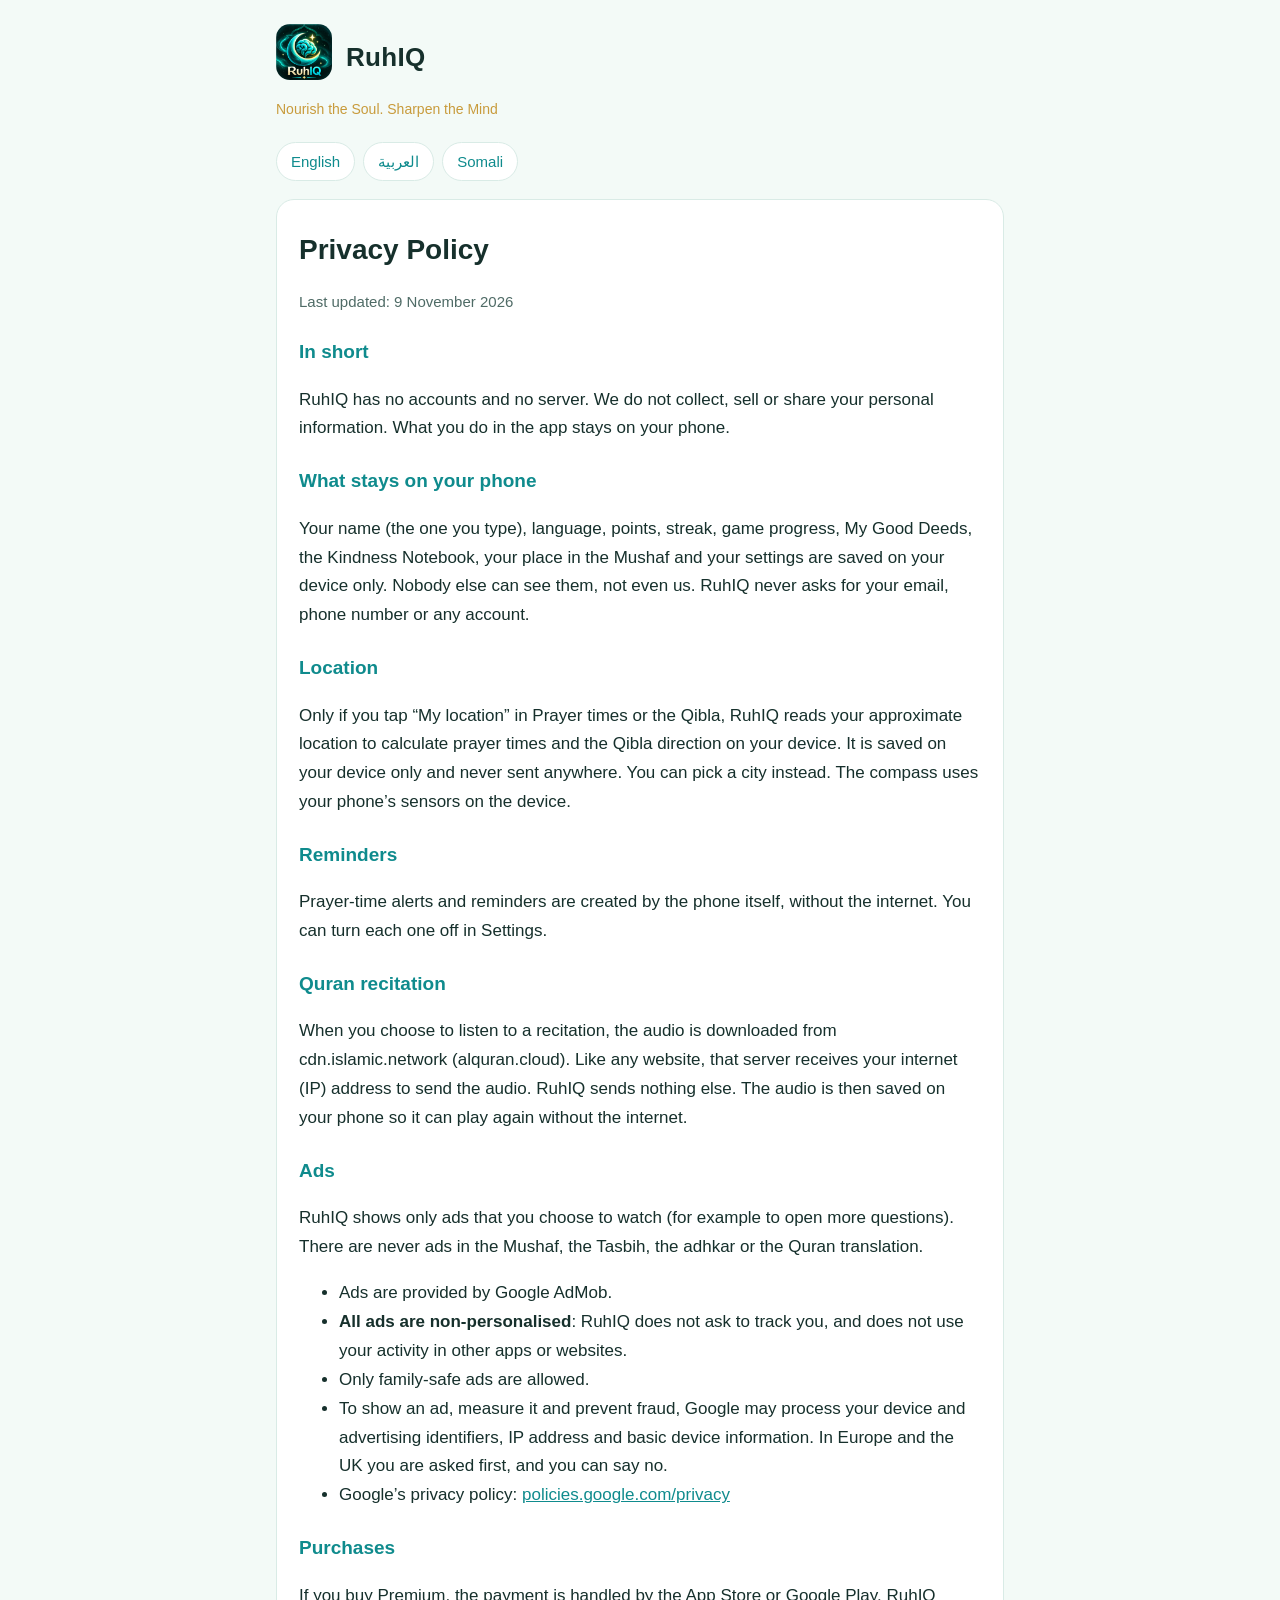
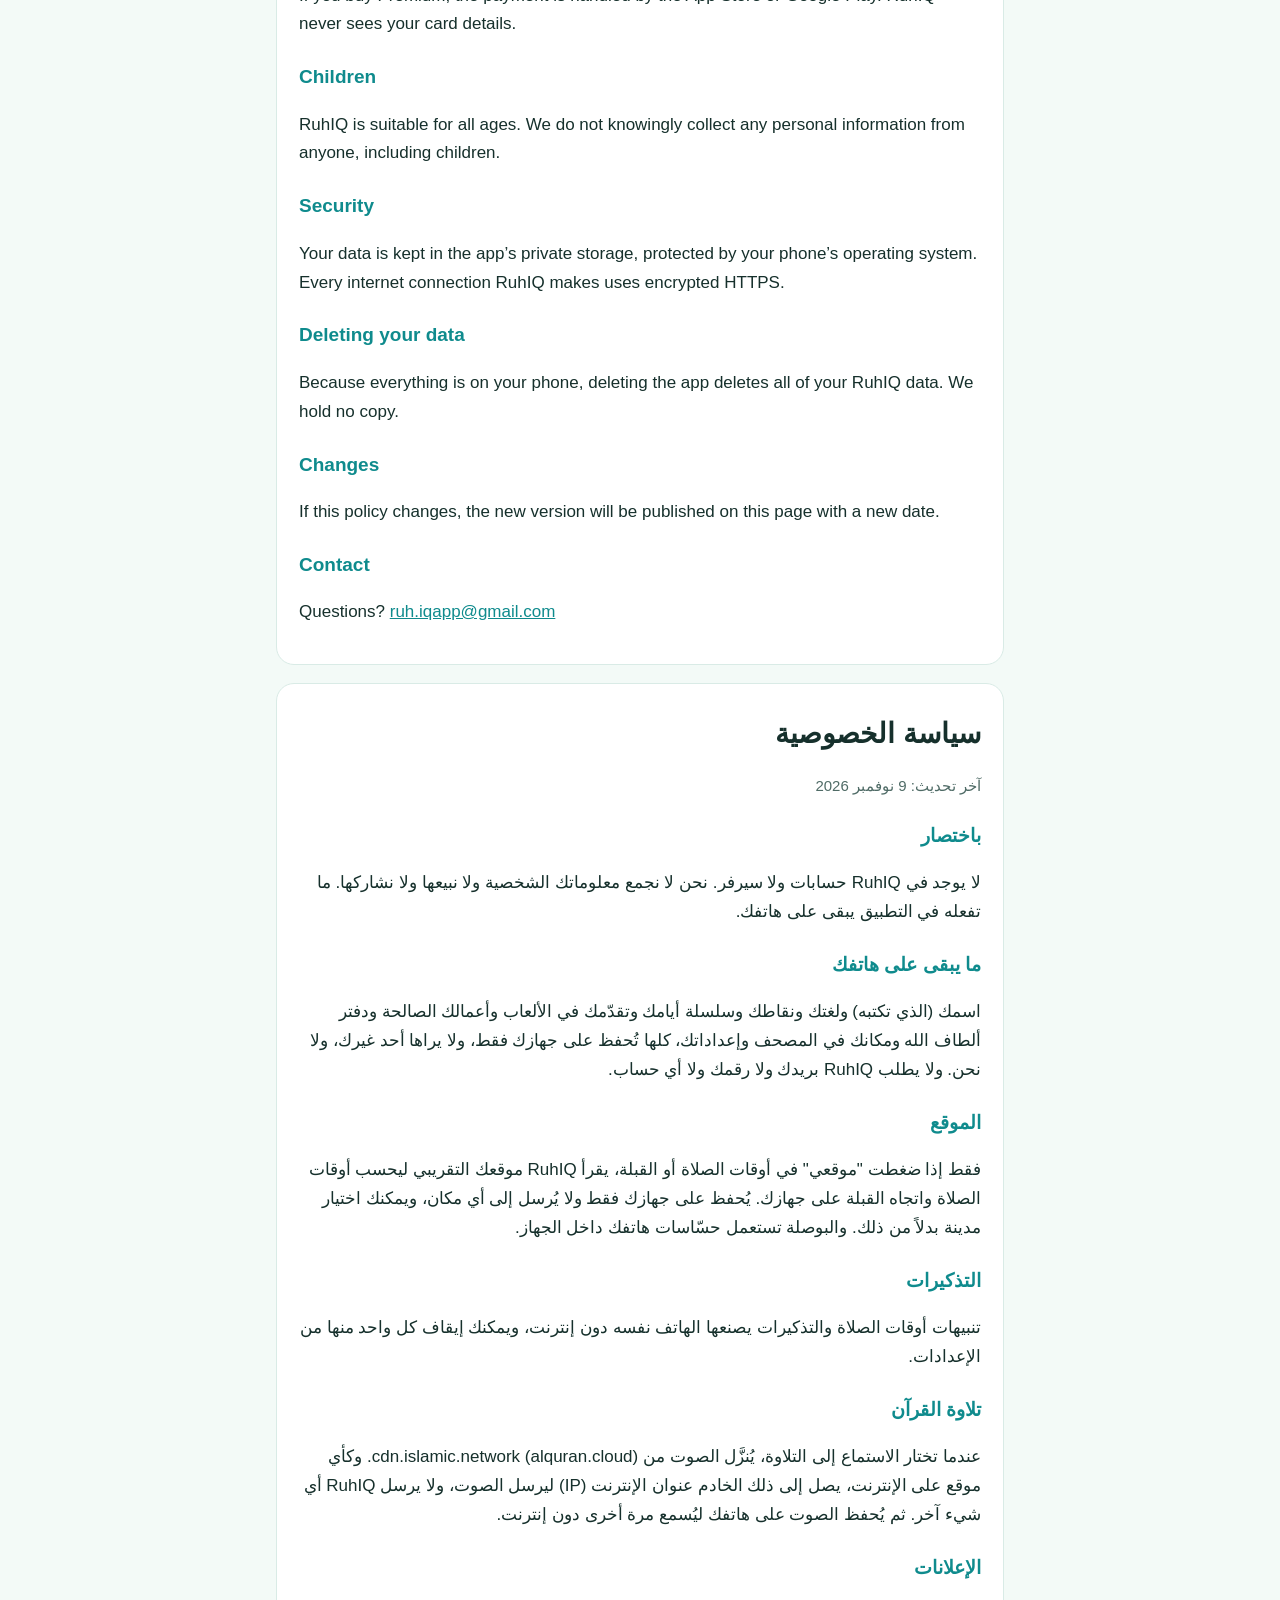
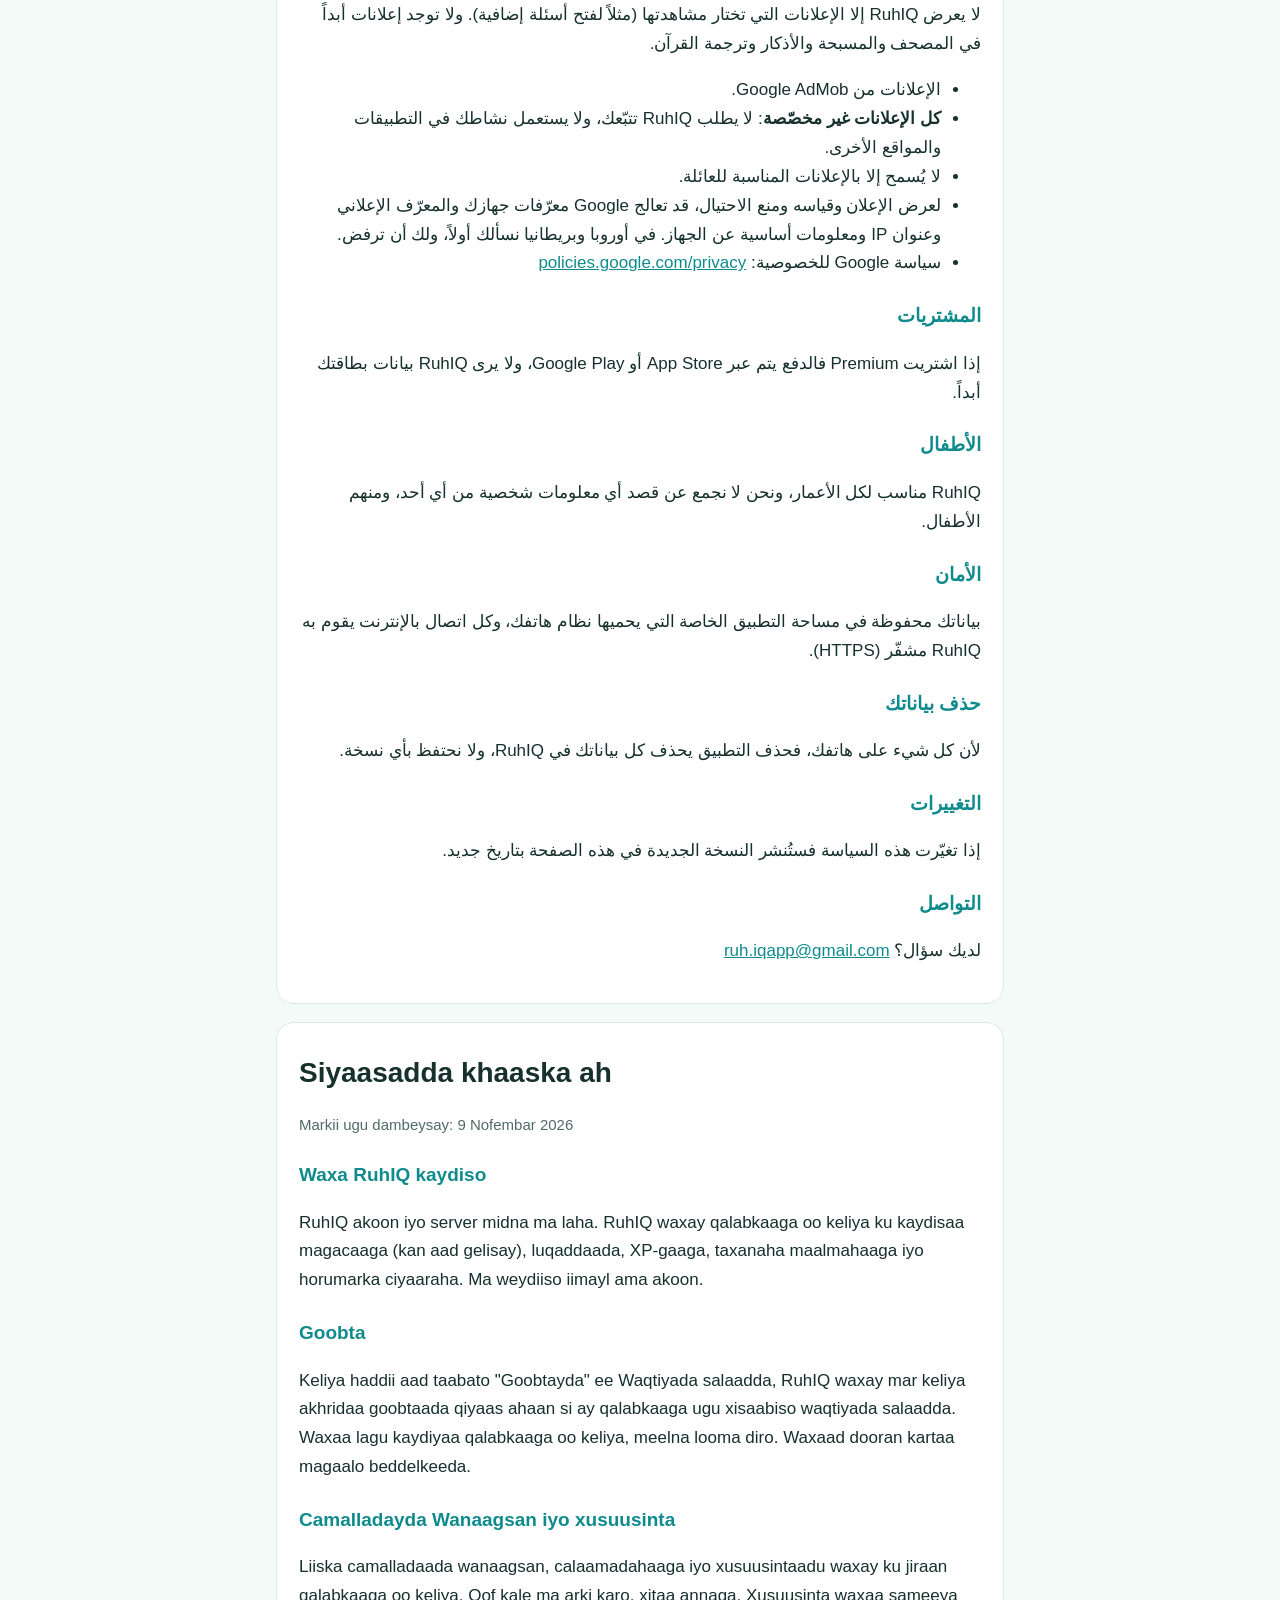
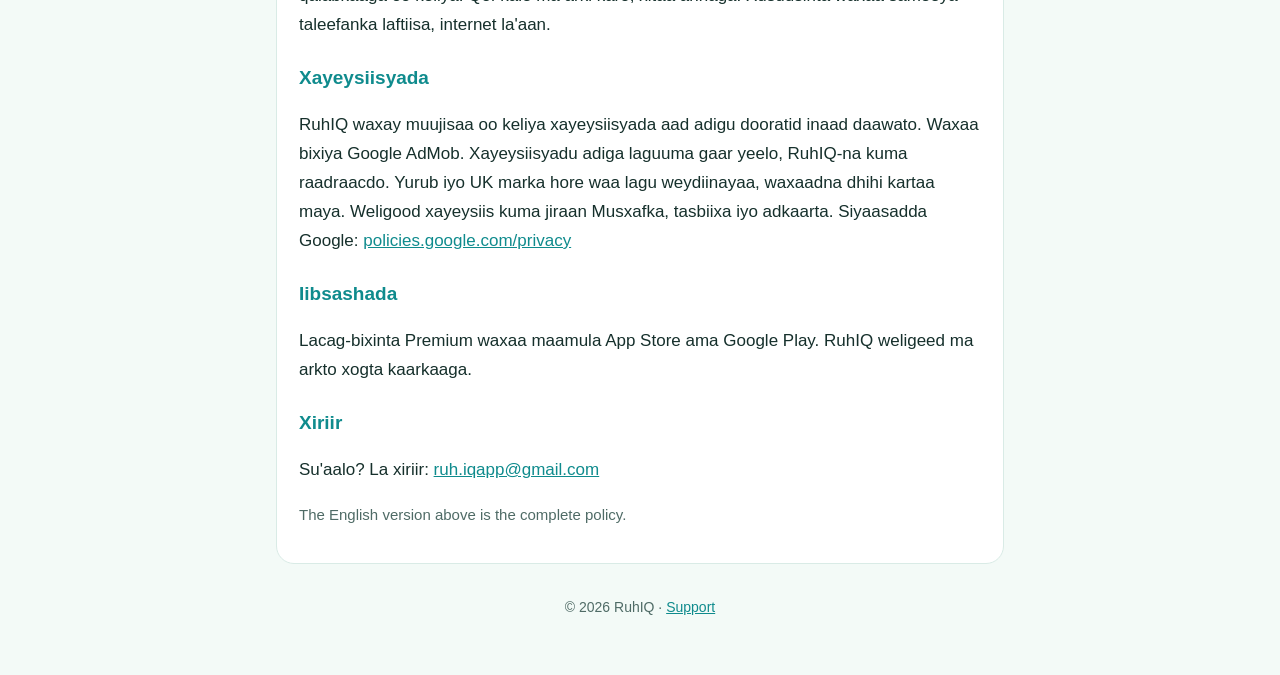
==== privacy.html @ 79d4ff08 "RuhIQ website: privacy policy and support Co-Authored-By: Claude Opus 5.5 <noreply@anthropic.com>" ====
<!doctype html>
<html lang="en">
<head>
<meta charset="utf-8">
<meta name="viewport" content="width=device-width, initial-scale=1">
<title>RuhIQ Privacy Policy</title>
<meta name="description" content="RuhIQ privacy policy: no account, no server, your data stays on your phone.">
<link rel="icon" href="icon.png">
<link rel="stylesheet" href="style.css">
</head>
<body>
<div class="wrap">
  <header>
    <a href="./"><img src="icon.png" alt="RuhIQ"></a>
    <a href="./" class="brand">RuhIQ</a>
  </header>
  <p class="tag">Nourish the Soul. Sharpen the Mind</p>

  <nav class="langs">
    <a href="#en">English</a>
    <a href="#ar">العربية</a>
    <a href="#so">Somali</a>
  </nav>

  <!-- ================= ENGLISH ================= -->
  <section class="lang" id="en" lang="en">
    <h1>Privacy Policy</h1>
    <p class="muted">Last updated: 9 November 2026</p>

    <h2>In short</h2>
    <p>RuhIQ has no accounts and no server. We do not collect, sell or share your personal information. What you do in the app stays on your phone.</p>

    <h2>What stays on your phone</h2>
    <p>Your name (the one you type), language, points, streak, game progress, My Good Deeds, the Kindness Notebook, your place in the Mushaf and your settings are saved on your device only. Nobody else can see them, not even us. RuhIQ never asks for your email, phone number or any account.</p>

    <h2>Location</h2>
    <p>Only if you tap “My location” in Prayer times or the Qibla, RuhIQ reads your approximate location to calculate prayer times and the Qibla direction on your device. It is saved on your device only and never sent anywhere. You can pick a city instead. The compass uses your phone’s sensors on the device.</p>

    <h2>Reminders</h2>
    <p>Prayer-time alerts and reminders are created by the phone itself, without the internet. You can turn each one off in Settings.</p>

    <h2>Quran recitation</h2>
    <p>When you choose to listen to a recitation, the audio is downloaded from cdn.islamic.network (alquran.cloud). Like any website, that server receives your internet (IP) address to send the audio. RuhIQ sends nothing else. The audio is then saved on your phone so it can play again without the internet.</p>

    <h2>Ads</h2>
    <p>RuhIQ shows only ads that you choose to watch (for example to open more questions). There are never ads in the Mushaf, the Tasbih, the adhkar or the Quran translation.</p>
    <ul>
      <li>Ads are provided by Google AdMob.</li>
      <li><strong>All ads are non-personalised</strong>: RuhIQ does not ask to track you, and does not use your activity in other apps or websites.</li>
      <li>Only family-safe ads are allowed.</li>
      <li>To show an ad, measure it and prevent fraud, Google may process your device and advertising identifiers, IP address and basic device information. In Europe and the UK you are asked first, and you can say no.</li>
      <li>Google’s privacy policy: <a href="https://policies.google.com/privacy">policies.google.com/privacy</a></li>
    </ul>

    <h2>Purchases</h2>
    <p>If you buy Premium, the payment is handled by the App Store or Google Play. RuhIQ never sees your card details.</p>

    <h2>Children</h2>
    <p>RuhIQ is suitable for all ages. We do not knowingly collect any personal information from anyone, including children.</p>

    <h2>Security</h2>
    <p>Your data is kept in the app’s private storage, protected by your phone’s operating system. Every internet connection RuhIQ makes uses encrypted HTTPS.</p>

    <h2>Deleting your data</h2>
    <p>Because everything is on your phone, deleting the app deletes all of your RuhIQ data. We hold no copy.</p>

    <h2>Changes</h2>
    <p>If this policy changes, the new version will be published on this page with a new date.</p>

    <h2>Contact</h2>
    <p>Questions? <a href="mailto:ruh.iqapp@gmail.com">ruh.iqapp@gmail.com</a></p>
  </section>

  <!-- ================= ARABIC ================= -->
  <section class="lang" id="ar" lang="ar" dir="rtl">
    <h1>سياسة الخصوصية</h1>
    <p class="muted">آخر تحديث: 9 نوفمبر 2026</p>

    <h2>باختصار</h2>
    <p>لا يوجد في RuhIQ حسابات ولا سيرفر. نحن لا نجمع معلوماتك الشخصية ولا نبيعها ولا نشاركها. ما تفعله في التطبيق يبقى على هاتفك.</p>

    <h2>ما يبقى على هاتفك</h2>
    <p>اسمك (الذي تكتبه) ولغتك ونقاطك وسلسلة أيامك وتقدّمك في الألعاب وأعمالك الصالحة ودفتر ألطاف الله ومكانك في المصحف وإعداداتك، كلها تُحفظ على جهازك فقط، ولا يراها أحد غيرك، ولا نحن. ولا يطلب RuhIQ بريدك ولا رقمك ولا أي حساب.</p>

    <h2>الموقع</h2>
    <p>فقط إذا ضغطت "موقعي" في أوقات الصلاة أو القبلة، يقرأ RuhIQ موقعك التقريبي ليحسب أوقات الصلاة واتجاه القبلة على جهازك. يُحفظ على جهازك فقط ولا يُرسل إلى أي مكان، ويمكنك اختيار مدينة بدلاً من ذلك. والبوصلة تستعمل حسّاسات هاتفك داخل الجهاز.</p>

    <h2>التذكيرات</h2>
    <p>تنبيهات أوقات الصلاة والتذكيرات يصنعها الهاتف نفسه دون إنترنت، ويمكنك إيقاف كل واحد منها من الإعدادات.</p>

    <h2>تلاوة القرآن</h2>
    <p>عندما تختار الاستماع إلى التلاوة، يُنزَّل الصوت من cdn.islamic.network (alquran.cloud). وكأي موقع على الإنترنت، يصل إلى ذلك الخادم عنوان الإنترنت (IP) ليرسل الصوت، ولا يرسل RuhIQ أي شيء آخر. ثم يُحفظ الصوت على هاتفك ليُسمع مرة أخرى دون إنترنت.</p>

    <h2>الإعلانات</h2>
    <p>لا يعرض RuhIQ إلا الإعلانات التي تختار مشاهدتها (مثلاً لفتح أسئلة إضافية). ولا توجد إعلانات أبداً في المصحف والمسبحة والأذكار وترجمة القرآن.</p>
    <ul>
      <li>الإعلانات من Google AdMob.</li>
      <li><strong>كل الإعلانات غير مخصّصة</strong>: لا يطلب RuhIQ تتبّعك، ولا يستعمل نشاطك في التطبيقات والمواقع الأخرى.</li>
      <li>لا يُسمح إلا بالإعلانات المناسبة للعائلة.</li>
      <li>لعرض الإعلان وقياسه ومنع الاحتيال، قد تعالج Google معرّفات جهازك والمعرّف الإعلاني وعنوان IP ومعلومات أساسية عن الجهاز. في أوروبا وبريطانيا نسألك أولاً، ولك أن ترفض.</li>
      <li>سياسة Google للخصوصية: <a href="https://policies.google.com/privacy">policies.google.com/privacy</a></li>
    </ul>

    <h2>المشتريات</h2>
    <p>إذا اشتريت Premium فالدفع يتم عبر App Store أو Google Play، ولا يرى RuhIQ بيانات بطاقتك أبداً.</p>

    <h2>الأطفال</h2>
    <p>RuhIQ مناسب لكل الأعمار، ونحن لا نجمع عن قصد أي معلومات شخصية من أي أحد، ومنهم الأطفال.</p>

    <h2>الأمان</h2>
    <p>بياناتك محفوظة في مساحة التطبيق الخاصة التي يحميها نظام هاتفك، وكل اتصال بالإنترنت يقوم به RuhIQ مشفّر (HTTPS).</p>

    <h2>حذف بياناتك</h2>
    <p>لأن كل شيء على هاتفك، فحذف التطبيق يحذف كل بياناتك في RuhIQ، ولا نحتفظ بأي نسخة.</p>

    <h2>التغييرات</h2>
    <p>إذا تغيّرت هذه السياسة فستُنشر النسخة الجديدة في هذه الصفحة بتاريخ جديد.</p>

    <h2>التواصل</h2>
    <p>لديك سؤال؟ <a href="mailto:ruh.iqapp@gmail.com">ruh.iqapp@gmail.com</a></p>
  </section>

  <!-- ================= SOMALI (needs her review) ================= -->
  <section class="lang" id="so" lang="so">
    <h1>Siyaasadda khaaska ah</h1>
    <p class="muted">Markii ugu dambeysay: 9 Nofembar 2026</p>

    <h2>Waxa RuhIQ kaydiso</h2>
    <p>RuhIQ akoon iyo server midna ma laha. RuhIQ waxay qalabkaaga oo keliya ku kaydisaa magacaaga (kan aad gelisay), luqaddaada, XP-gaaga, taxanaha maalmahaaga iyo horumarka ciyaaraha. Ma weydiiso iimayl ama akoon.</p>

    <h2>Goobta</h2>
    <p>Keliya haddii aad taabato "Goobtayda" ee Waqtiyada salaadda, RuhIQ waxay mar keliya akhridaa goobtaada qiyaas ahaan si ay qalabkaaga ugu xisaabiso waqtiyada salaadda. Waxaa lagu kaydiyaa qalabkaaga oo keliya, meelna looma diro. Waxaad dooran kartaa magaalo beddelkeeda.</p>

    <h2>Camalladayda Wanaagsan iyo xusuusinta</h2>
    <p>Liiska camalladaada wanaagsan, calaamadahaaga iyo xusuusintaadu waxay ku jiraan qalabkaaga oo keliya. Qof kale ma arki karo, xitaa annaga. Xusuusinta waxaa sameeya taleefanka laftiisa, internet la'aan.</p>

    <h2>Xayeysiisyada</h2>
    <p>RuhIQ waxay muujisaa oo keliya xayeysiisyada aad adigu dooratid inaad daawato. Waxaa bixiya Google AdMob. Xayeysiisyadu adiga laguuma gaar yeelo, RuhIQ-na kuma raadraacdo. Yurub iyo UK marka hore waa lagu weydiinayaa, waxaadna dhihi kartaa maya. Weligood xayeysiis kuma jiraan Musxafka, tasbiixa iyo adkaarta. Siyaasadda Google: <a href="https://policies.google.com/privacy">policies.google.com/privacy</a></p>

    <h2>Iibsashada</h2>
    <p>Lacag-bixinta Premium waxaa maamula App Store ama Google Play. RuhIQ weligeed ma arkto xogta kaarkaaga.</p>

    <h2>Xiriir</h2>
    <p>Su'aalo? La xiriir: <a href="mailto:ruh.iqapp@gmail.com">ruh.iqapp@gmail.com</a></p>
    <p class="muted">The English version above is the complete policy.</p>
  </section>

  <footer>© 2026 RuhIQ · <a href="support.html">Support</a></footer>
</div>
</body>
</html>
---- style.css ----
:root {
  --bg: #f3faf7;
  --card: #ffffff;
  --text: #16302c;
  --muted: #4f6b66;
  --teal: #0f8b8d;
  --gold: #c89b3c;
  --line: #d9ebe6;
}
@media (prefers-color-scheme: dark) {
  :root {
    --bg: #0d1b2a;
    --card: #142638;
    --text: #e8f1ef;
    --muted: #a9bdc0;
    --teal: #3cc3c4;
    --gold: #e3bc63;
    --line: #22384d;
  }
}
* { box-sizing: border-box; }
html { -webkit-text-size-adjust: 100%; }
body {
  margin: 0;
  background: var(--bg);
  color: var(--text);
  font: 17px/1.7 -apple-system, BlinkMacSystemFont, "Segoe UI", Roboto, "Noto Sans Arabic", Tahoma, sans-serif;
}
.wrap { max-width: 760px; margin: 0 auto; padding: 24px 16px 56px; }
header { display: flex; align-items: center; gap: 14px; margin-bottom: 8px; }
header img { width: 56px; height: 56px; border-radius: 14px; }
header a { color: inherit; text-decoration: none; }
.brand { font-size: 26px; font-weight: 700; letter-spacing: .3px; }
.tag { color: var(--gold); font-size: 14px; margin: 0 0 20px; }
nav.langs { display: flex; gap: 8px; flex-wrap: wrap; margin: 16px 0 8px; }
nav.langs a {
  border: 1px solid var(--line); background: var(--card); color: var(--teal);
  padding: 6px 14px; border-radius: 999px; text-decoration: none; font-size: 15px;
}
section.lang { background: var(--card); border: 1px solid var(--line); border-radius: 18px; padding: 8px 22px 20px; margin: 18px 0; }
section.lang[dir="rtl"] { text-align: right; }
h1 { font-size: 28px; margin: 18px 0 6px; }
h2 { font-size: 19px; color: var(--teal); margin: 22px 0 4px; }
p, li { color: var(--text); }
.muted { color: var(--muted); font-size: 15px; }
a { color: var(--teal); }
.links { display: grid; gap: 12px; margin-top: 18px; }
.links a {
  display: block; background: var(--card); border: 1px solid var(--line); border-radius: 16px;
  padding: 16px 18px; text-decoration: none; color: var(--text); font-weight: 600;
}
.links a span { display: block; color: var(--muted); font-weight: 400; font-size: 15px; }
footer { margin-top: 32px; color: var(--muted); font-size: 14px; text-align: center; }
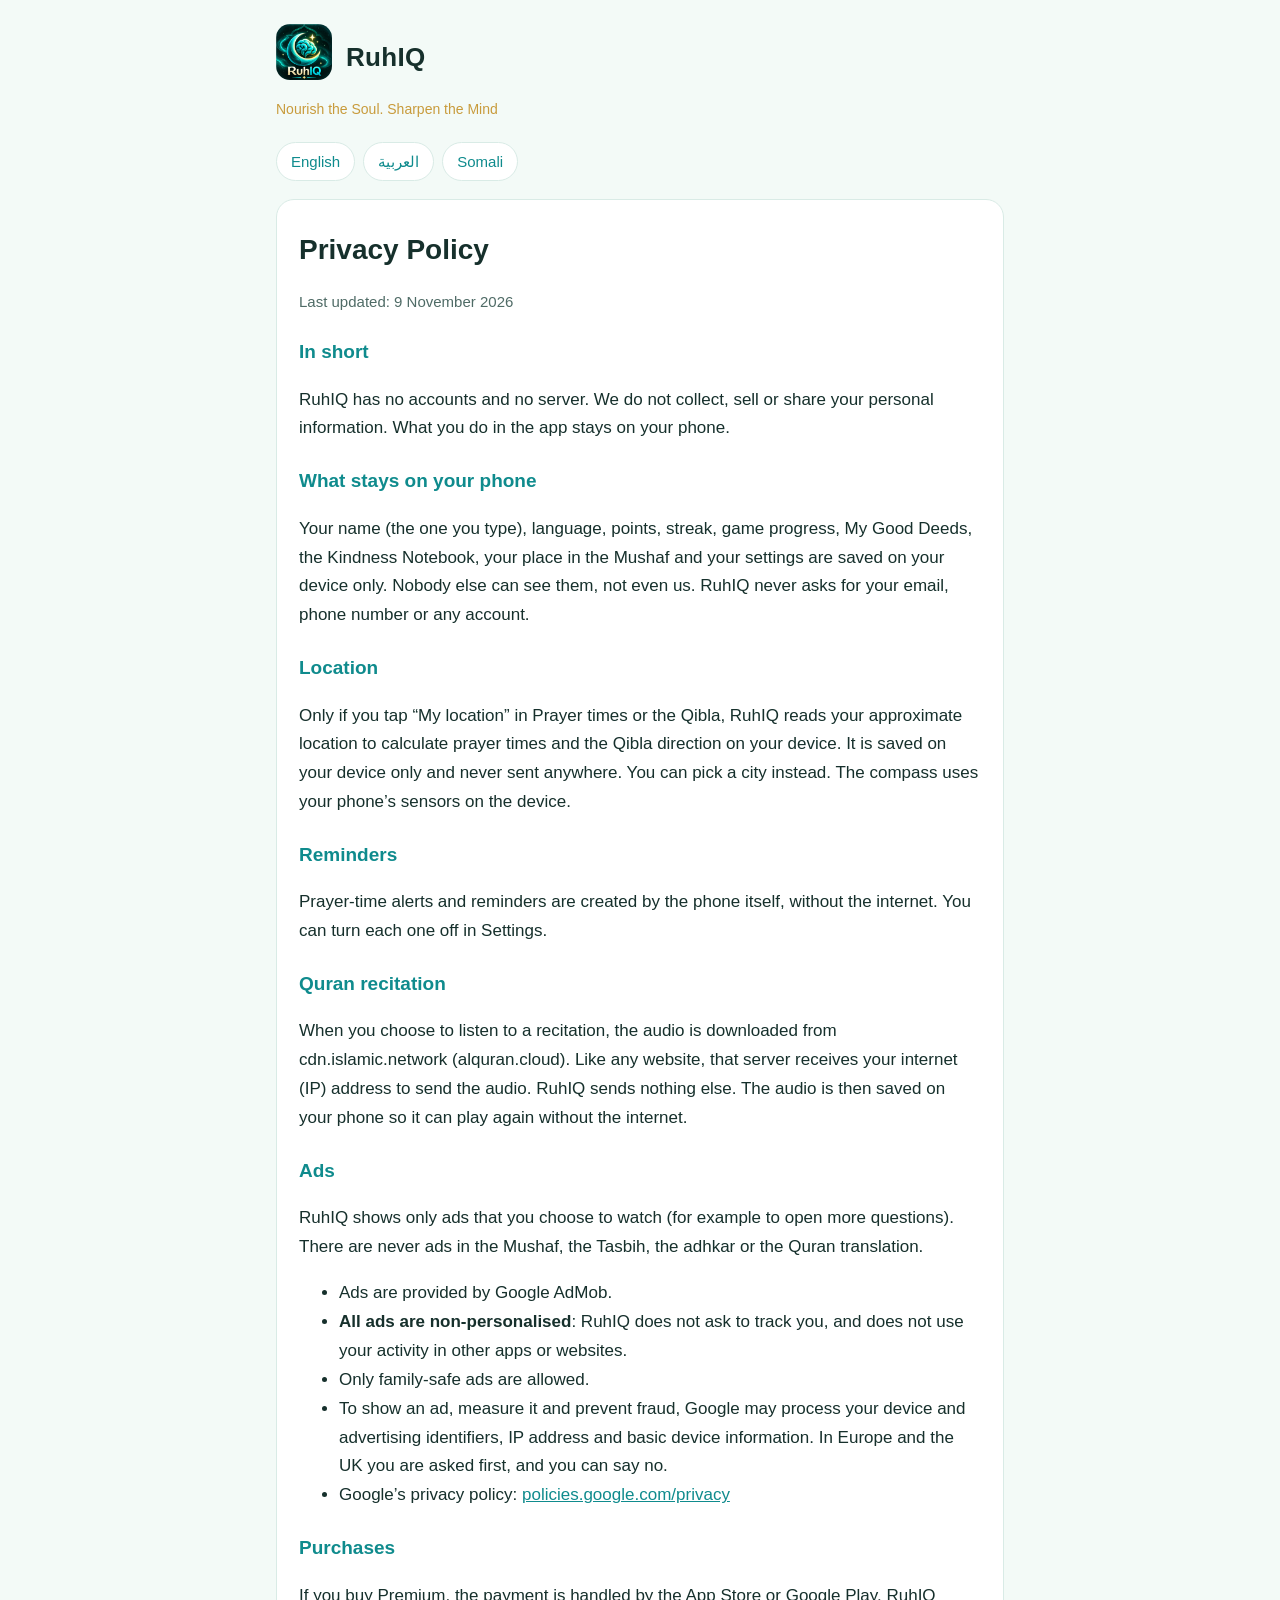
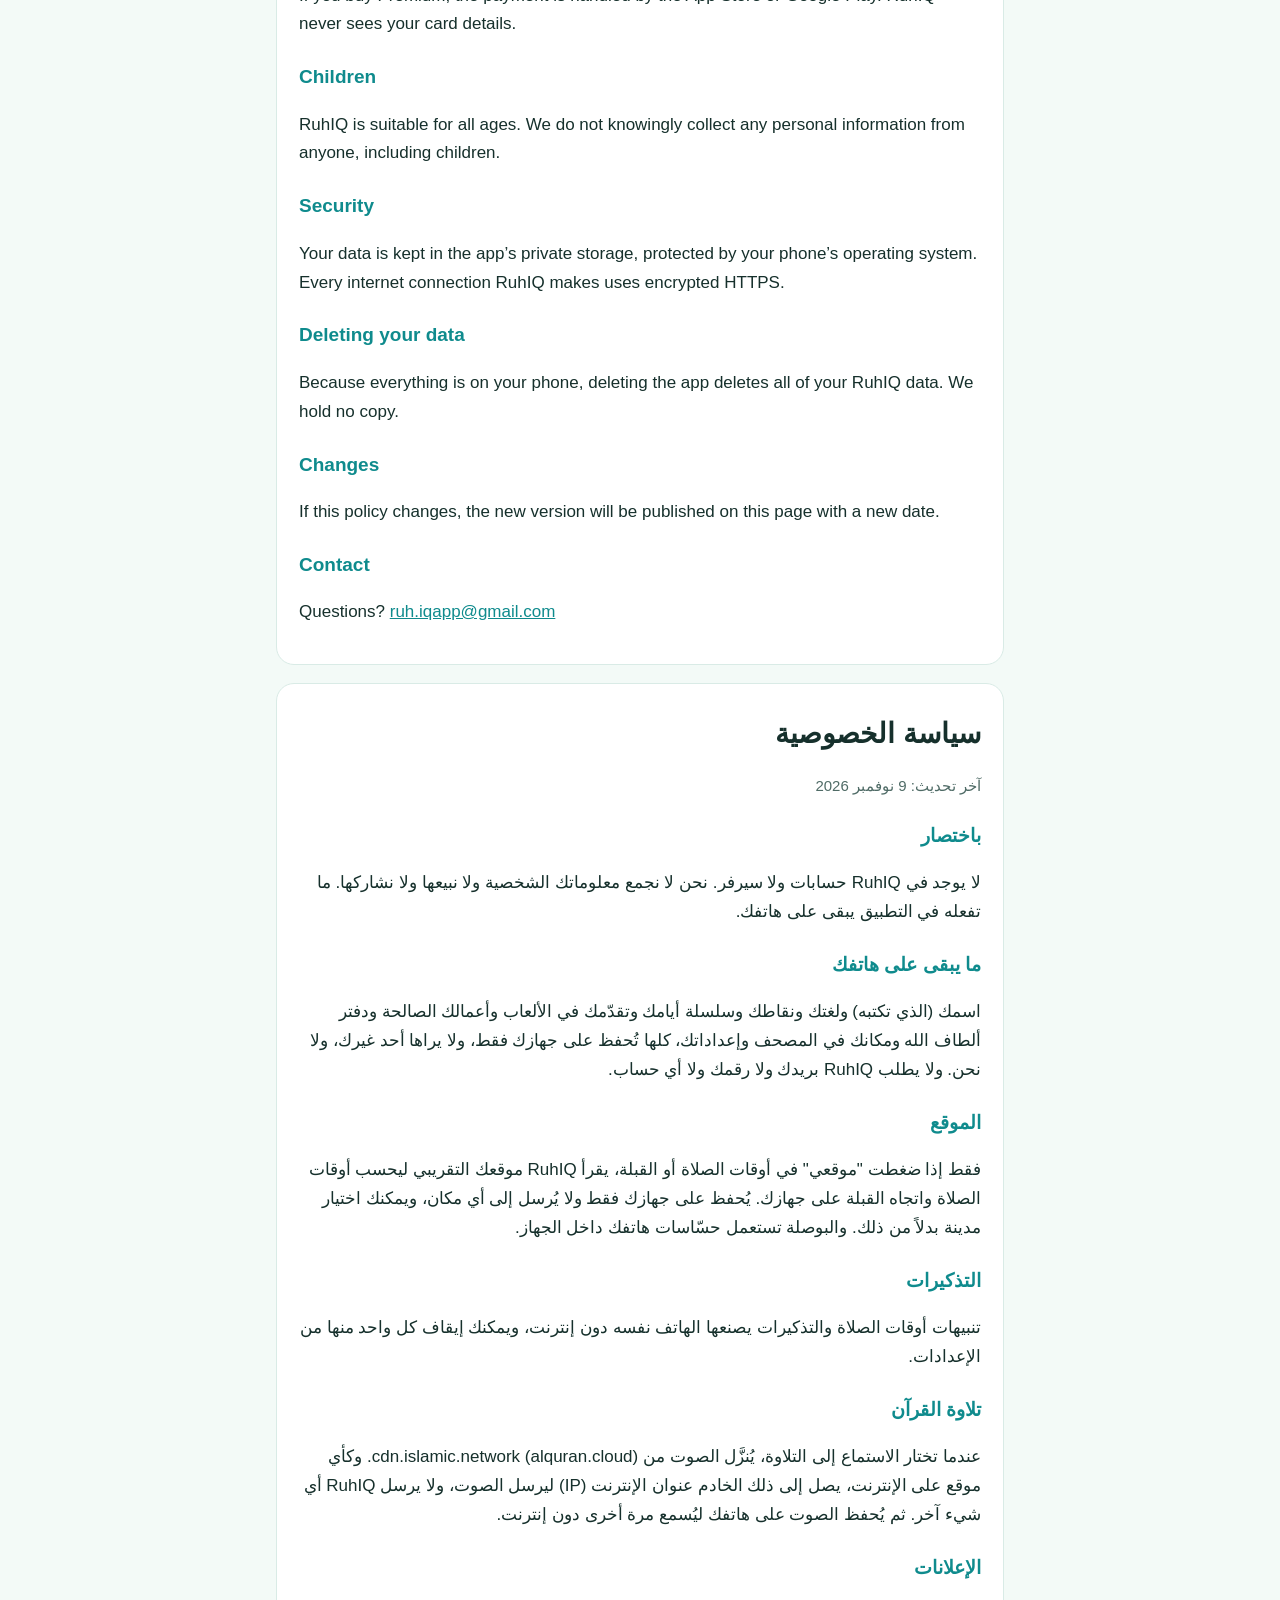
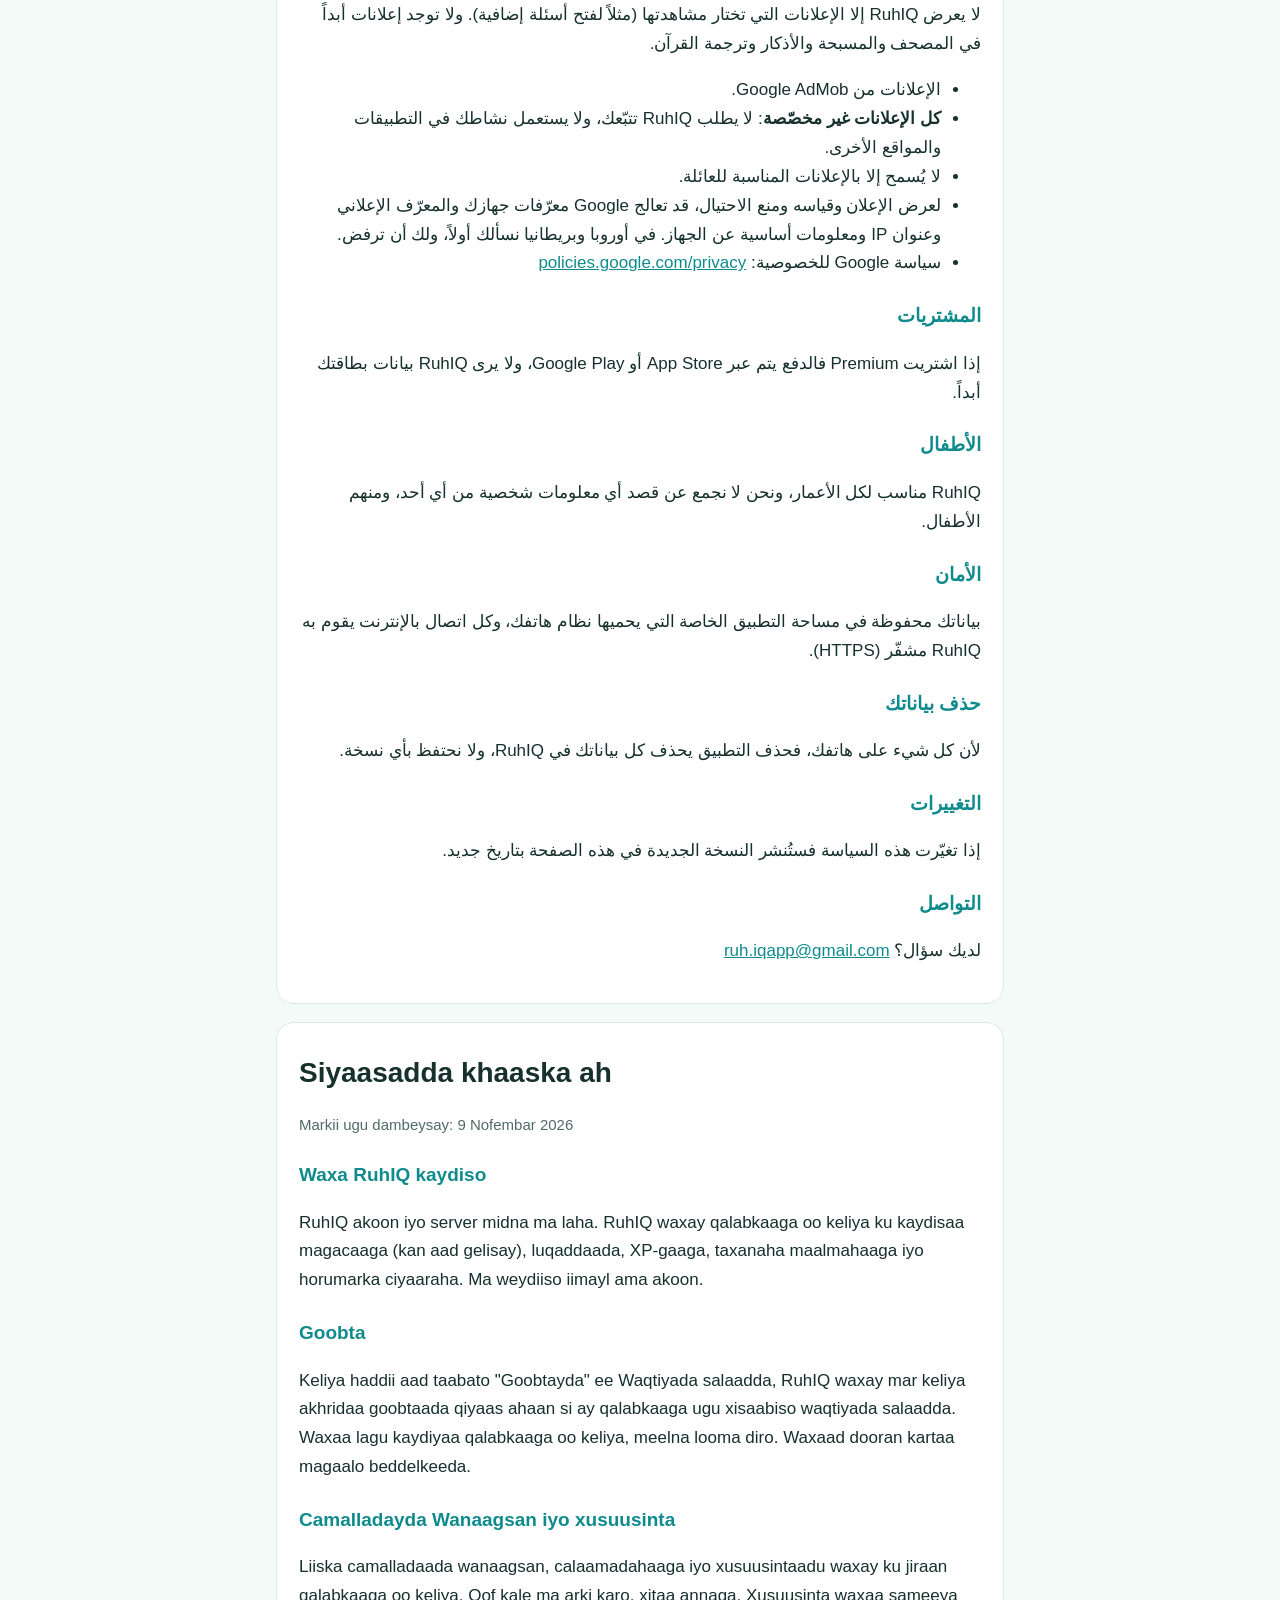
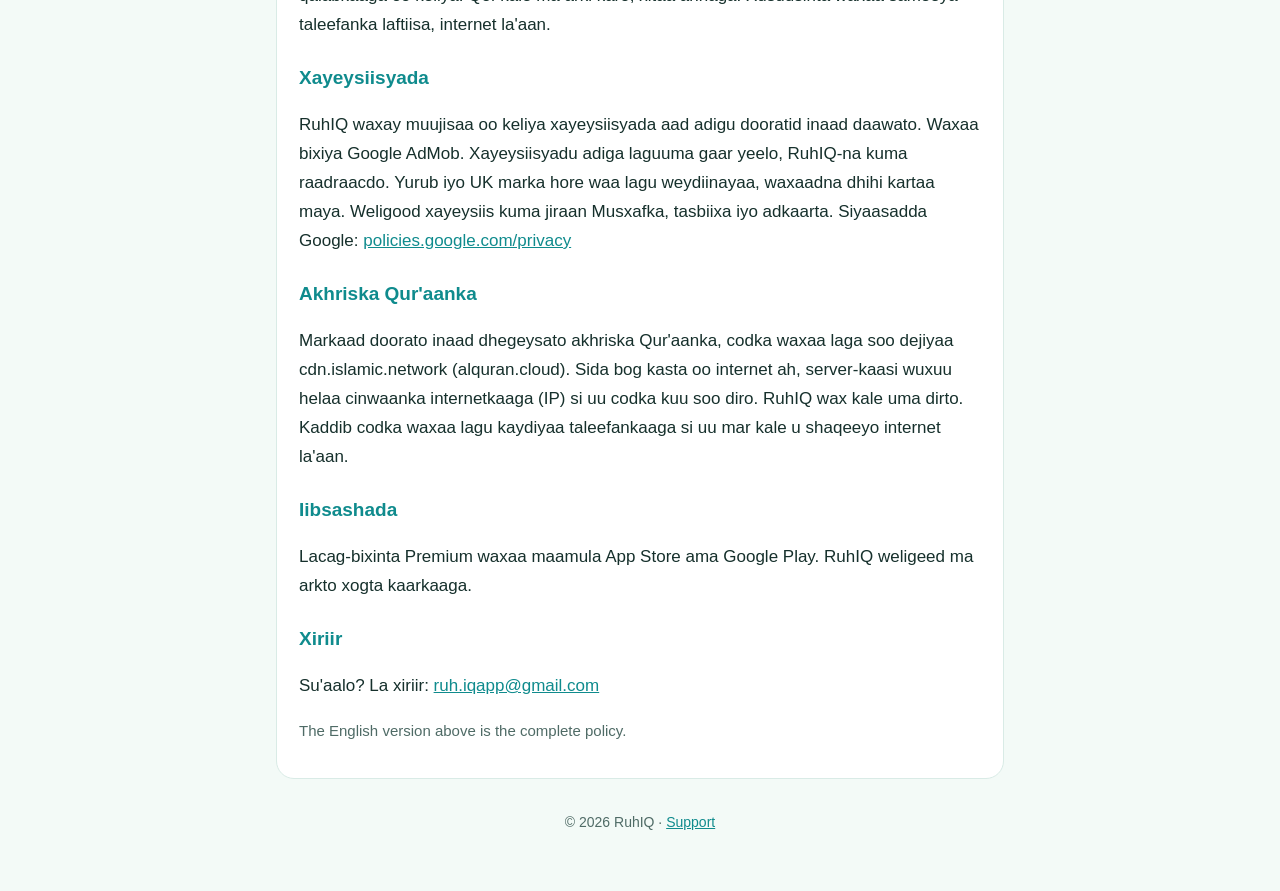
==== commit fcd792c5: "Privacy policy: Somali section on Quran recitation" ====
--- a/privacy.html
+++ b/privacy.html
@@ -137,6 +137,9 @@
     <h2>Xayeysiisyada</h2>
     <p>RuhIQ waxay muujisaa oo keliya xayeysiisyada aad adigu dooratid inaad daawato. Waxaa bixiya Google AdMob. Xayeysiisyadu adiga laguuma gaar yeelo, RuhIQ-na kuma raadraacdo. Yurub iyo UK marka hore waa lagu weydiinayaa, waxaadna dhihi kartaa maya. Weligood xayeysiis kuma jiraan Musxafka, tasbiixa iyo adkaarta. Siyaasadda Google: <a href="https://policies.google.com/privacy">policies.google.com/privacy</a></p>
 
+    <h2>Akhriska Qur'aanka</h2>
+    <p>Markaad doorato inaad dhegeysato akhriska Qur'aanka, codka waxaa laga soo dejiyaa cdn.islamic.network (alquran.cloud). Sida bog kasta oo internet ah, server-kaasi wuxuu helaa cinwaanka internetkaaga (IP) si uu codka kuu soo diro. RuhIQ wax kale uma dirto. Kaddib codka waxaa lagu kaydiyaa taleefankaaga si uu mar kale u shaqeeyo internet la'aan.</p>
+
     <h2>Iibsashada</h2>
     <p>Lacag-bixinta Premium waxaa maamula App Store ama Google Play. RuhIQ weligeed ma arkto xogta kaarkaaga.</p>
 
